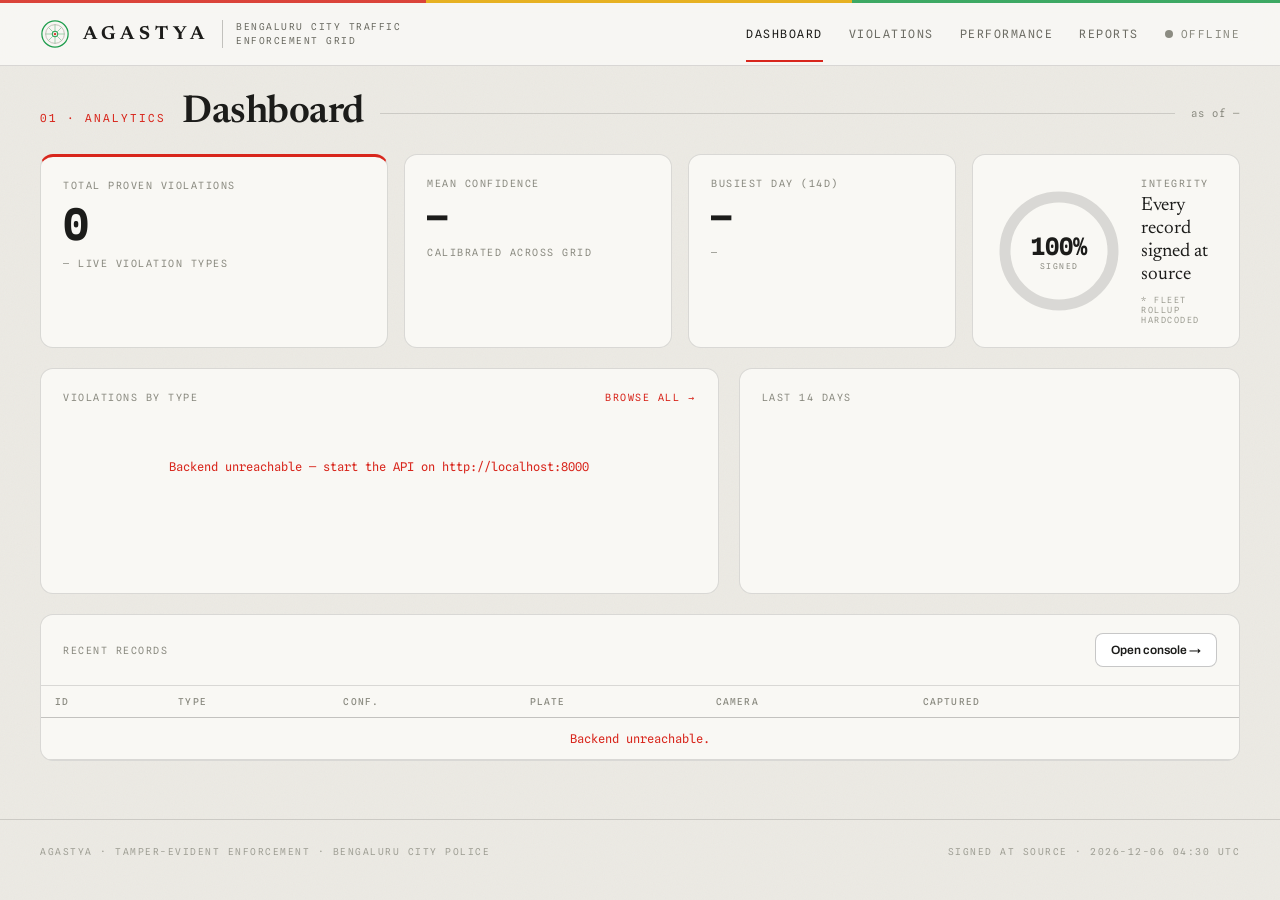
==== web/dashboard.html @ af62fc05 "Initial Commit" ====
<!DOCTYPE html>
<html lang="en">
<head>
<meta charset="utf-8">
<meta name="viewport" content="width=device-width, initial-scale=1">
<title>Dashboard — AGASTYA</title>
<link rel="preconnect" href="https://fonts.googleapis.com">
<link rel="preconnect" href="https://fonts.gstatic.com" crossorigin>
<link href="https://fonts.googleapis.com/css2?family=Newsreader:ital,opsz,wght@0,6..72,400;0,6..72,500;0,6..72,600;0,6..72,700&family=Archivo:wght@400;500;600;700;800&family=Spline+Sans+Mono:wght@400;500;600;700&display=swap" rel="stylesheet">
<link rel="stylesheet" href="agastya.css">
<style>
  .grid-top{display:grid;grid-template-columns:1.3fr 1fr 1fr 1fr;gap:16px;}
  .grid-main{display:grid;grid-template-columns:1.15fr .85fr;gap:20px;margin-top:20px;}
  .ring{position:relative;width:128px;height:128px;}
  .ring svg{transform:rotate(-90deg);}
  .ring .pct{position:absolute;inset:0;display:flex;flex-direction:column;align-items:center;justify-content:center;}
  .typ-row{display:grid;grid-template-columns:150px 1fr 46px;align-items:center;gap:14px;padding:9px 0;border-bottom:1px solid var(--line-3);}
  .spark{display:flex;align-items:flex-end;gap:4px;height:140px;}
  .spark .col{flex:1;background:var(--ink);border-radius:3px 3px 0 0;min-height:2px;opacity:.82;transition:height 1s var(--ease);position:relative;}
  .spark .col:hover{opacity:1;}
  @media(max-width:1000px){.grid-top{grid-template-columns:1fr 1fr;}.grid-main{grid-template-columns:1fr;}}
</style>
</head>
<body>
<div class="ag-shell">
  <div data-ag-header></div>

  <section class="ag-section">
    <div class="ag-folio" data-reveal>
      <span class="num">01 · ANALYTICS</span>
      <span class="name">Dashboard</span>
      <span class="rule"></span>
      <span class="aside" id="asof">as of —</span>
    </div>

    <!-- top metrics -->
    <div class="grid-top">
      <div class="card toprule" data-reveal style="border-top-color:var(--red);">
        <div class="label">Total proven violations</div>
        <div class="metric" style="margin-top:14px;"><div class="v" id="mTotal">0</div></div>
        <div class="label" style="margin-top:12px;" id="mLiveTypes">— live violation types</div>
      </div>
      <div class="card" data-reveal data-reveal-delay="60">
        <div class="label">Mean confidence</div>
        <div class="metric" style="margin-top:14px;"><div class="v" id="mConf" style="font-size:34px;">—</div></div>
        <div class="label" style="margin-top:12px;">calibrated across grid</div>
      </div>
      <div class="card" data-reveal data-reveal-delay="120">
        <div class="label">Busiest day (14d)</div>
        <div class="metric" style="margin-top:14px;"><div class="v" id="mPeak" style="font-size:34px;">—</div></div>
        <div class="label" style="margin-top:12px;" id="mPeakDay">—</div>
      </div>
      <div class="card" data-reveal data-reveal-delay="180" style="display:flex;align-items:center;gap:18px;">
        <div class="ring">
          <svg width="128" height="128" viewBox="0 0 128 128">
            <circle cx="64" cy="64" r="54" fill="none" stroke="var(--line)" stroke-width="11"/>
            <circle id="ringArc" cx="64" cy="64" r="54" fill="none" stroke="var(--green)" stroke-width="11" stroke-linecap="round" stroke-dasharray="339.3" stroke-dashoffset="339.3" style="transition:stroke-dashoffset 1.2s var(--ease)"/>
          </svg>
          <div class="pct"><div style="font-family:var(--mono);font-weight:700;font-size:24px;">100%</div><div class="label" style="font-size:8px;">signed</div></div>
        </div>
        <div><div class="label">Integrity</div><div style="font-family:var(--serif);font-size:19px;margin-top:6px;line-height:1.2;">Every record<br>signed at source</div><div class="label" style="margin-top:8px;font-size:8.5px;color:var(--ink-5);">* fleet rollup hardcoded</div></div>
      </div>
    </div>

    <div class="grid-main">
      <!-- by type -->
      <div class="card" data-reveal>
        <div style="display:flex;justify-content:space-between;align-items:baseline;">
          <div class="label" style="letter-spacing:1.5px;">Violations by type</div>
          <a href="violations.html" class="label" style="color:var(--red);text-decoration:none;">browse all →</a>
        </div>
        <div id="byType" style="margin-top:16px;"><div class="skeleton" style="height:180px;"></div></div>
      </div>

      <!-- 14 day trend -->
      <div class="card" data-reveal data-reveal-delay="80">
        <div class="label" style="letter-spacing:1.5px;">Last 14 days</div>
        <div class="spark" id="spark" style="margin-top:20px;"><div class="skeleton" style="height:140px;width:100%;"></div></div>
        <div style="display:flex;justify-content:space-between;margin-top:8px;" class="label" id="sparkAxis"><span></span><span></span></div>
      </div>
    </div>

    <!-- recent -->
    <div class="card" data-reveal style="margin-top:20px;padding:0;overflow:hidden;">
      <div style="display:flex;justify-content:space-between;align-items:center;padding:18px 22px;border-bottom:1px solid var(--line);">
        <div class="label" style="letter-spacing:1.5px;">Recent records</div>
        <a href="violations.html" class="btn btn-sm">Open console →</a>
      </div>
      <div style="overflow-x:auto;">
        <table class="ledger">
          <thead><tr><th>ID</th><th>Type</th><th>Conf.</th><th>Plate</th><th>Camera</th><th>Captured</th><th></th></tr></thead>
          <tbody id="recent"><tr><td colspan="7" class="ag-empty">Loading…</td></tr></tbody>
        </table>
      </div>
    </div>
  </section>

  <div data-ag-footer></div>
</div>

<script src="agastya.js"></script>
<script>
(function(){
  var A=window.AGASTYA, F=A.fmt;
  A.chrome.mount('dashboard');

  A.api.stats().then(function(r){
    var d=r.data||{};
    document.getElementById('asof').textContent='as of '+F.dateTime(new Date().toISOString());
    A.motion.countUp(document.getElementById('mTotal'), d.total||0, 1600);

    // live types present in data
    var present=Object.keys(d.by_type||{});
    var liveSeen=present.filter(function(t){return F.isLive(t);}).length;
    document.getElementById('mLiveTypes').textContent=liveSeen+' live · '+present.length+' total types';

    // mean confidence
    if(d.mean_confidence!=null){
      var mc=document.getElementById('mConf');
      mc.textContent=Math.round(d.mean_confidence*100)+'%';
      mc.style.color=F.confColor(d.mean_confidence);
    }

    // busiest day
    var days=Object.keys(d.by_day||{}).sort();
    var peak=0,peakDay='—';
    days.forEach(function(k){ if(d.by_day[k]>peak){peak=d.by_day[k];peakDay=k;} });
    document.getElementById('mPeak').textContent=F.n(peak);
    document.getElementById('mPeakDay').textContent= peakDay!=='—'?F.day(peakDay):'—';

    // integrity ring 100%
    setTimeout(function(){document.getElementById('ringArc').style.strokeDashoffset='0';},120);

    // by type bars
    renderTypes(d.by_type||{});
    renderSpark(d.by_day||{});
  }).catch(function(){
    A.chrome.offline();
    document.getElementById('byType').innerHTML='<div class="ag-error">Backend unreachable — start the API on '+A.cfg.base+'</div>';
    document.getElementById('recent').innerHTML='<tr><td colspan="7" class="ag-error">Backend unreachable.</td></tr>';
    document.getElementById('spark').innerHTML='';
  });

  function renderTypes(by){
    var host=document.getElementById('byType');
    var rows=Object.keys(by).map(function(k){return {t:k,n:by[k]};}).sort(function(a,b){return b.n-a.n;});
    if(!rows.length){ host.innerHTML='<div class="ag-empty">No records yet.</div>'; return; }
    var max=rows[0].n||1;
    host.innerHTML=rows.map(function(r){
      var tier=F.vtTier(r.t), c=F.tierColor(tier);
      var live=F.isLive(r.t)?'':' <span class="chip" style="border-color:'+c+';color:'+c+';font-size:8px;padding:1px 6px;">sim</span>';
      return '<div class="typ-row">'+
        '<div style="display:flex;align-items:center;gap:8px;"><span class="d" style="width:9px;height:9px;border-radius:50%;background:'+c+';display:inline-block;"></span><span style="font-size:13px;">'+F.vtLabel(r.t)+'</span>'+live+'</div>'+
        '<div class="bar-track"><div class="bar-fill" style="background:'+c+';" data-w="'+(r.n/max*100)+'"></div></div>'+
        '<div style="text-align:right;font-family:var(--mono);font-weight:600;">'+F.n(r.n)+'</div>'+
      '</div>';
    }).join('');
    requestAnimationFrame(function(){ host.querySelectorAll('.bar-fill').forEach(function(b){ b.style.width=b.getAttribute('data-w')+'%'; }); });
  }

  function renderSpark(by){
    var host=document.getElementById('spark');
    var days=Object.keys(by).sort();
    if(!days.length){ host.innerHTML='<div class="ag-empty">No trend data.</div>'; return; }
    var max=Math.max.apply(null,days.map(function(k){return by[k];}))||1;
    host.innerHTML=days.map(function(k){
      var h=Math.max(2,by[k]/max*100);
      return '<div class="col" title="'+k+': '+by[k]+'" data-h="'+h+'" style="height:0;"></div>';
    }).join('');
    requestAnimationFrame(function(){ host.querySelectorAll('.col').forEach(function(c){ c.style.height=c.getAttribute('data-h')+'%'; }); });
    var ax=document.getElementById('sparkAxis');
    ax.children[0].textContent=F.day(days[0]); ax.children[1].textContent=F.day(days[days.length-1]);
  }

  // recent records
  A.api.violations({limit:8,sort:'newest'}).then(function(r){
    var rows=r.data||[];
    var tb=document.getElementById('recent');
    if(!rows.length){ tb.innerHTML='<tr><td colspan="7" class="ag-empty">No records yet.</td></tr>'; return; }
    tb.innerHTML=rows.map(function(v){
      var tier=F.vtTier(v.violation_type), c=F.tierColor(tier);
      var q='detail.html?id='+v.id+'&type='+encodeURIComponent(v.violation_type)+'&conf='+v.confidence+'&plate='+encodeURIComponent(v.plate||'')+'&cam='+encodeURIComponent(v.camera_id||'');
      return '<tr onclick="location.href=\''+q+'\'">'+
        '<td class="mono">#'+v.id+'</td>'+
        '<td><span class="d" style="width:8px;height:8px;border-radius:50%;background:'+c+';display:inline-block;margin-right:7px;"></span>'+F.vtLabel(v.violation_type)+'</td>'+
        '<td class="mono" style="color:'+F.confColor(v.confidence)+';font-weight:600;">'+Math.round(v.confidence*100)+'%</td>'+
        '<td class="mono">'+(v.plate||'—')+'</td>'+
        '<td class="mono ag-hide-sm">'+(v.camera_id||'—')+'</td>'+
        '<td class="mono ag-hide-sm" style="color:var(--ink-4);">'+F.ago(v.captured_at||v.created_at)+'</td>'+
        '<td style="text-align:right;color:var(--ink-4);">›</td>'+
      '</tr>';
    }).join('');
  }).catch(function(){});

  A.motion.intro();
})();
</script>
</body>
</html>
---- web/agastya.css ----
/* ============================================================
   AGASTYA — Bengaluru City Traffic Enforcement Grid
   Design system. Editorial-governance direction:
   Newsreader (display serif) · Spline Sans Mono (data/labels) ·
   Archivo (body) on warm newsprint paper, tricolor rule of law.
   ============================================================ */

:root{
  /* paper + ink */
  --paper:#eceae4; --paper-2:#f4f3ee; --paper-3:#f9f8f4;
  --ink:#1c1c1a; --ink-2:#4c4c46; --ink-3:#6c6c64; --ink-4:#8c8c82; --ink-5:#a0a096;
  --line:rgba(0,0,0,.13); --line-2:rgba(0,0,0,.22); --line-3:rgba(0,0,0,.06);

  /* rule of law — tricolor severity */
  --red:#d8261c; --red-soft:rgba(216,38,28,.12);
  --amber:#e6a700; --amber-soft:rgba(230,167,0,.14);
  --green:#1f9d4d; --green-soft:rgba(31,157,77,.10);

  /* type */
  --serif:'Newsreader',Georgia,serif;
  --mono:'Spline Sans Mono','SF Mono',monospace;
  --sans:'Archivo','Helvetica Neue',sans-serif;

  /* form */
  --r:13px; --r-sm:8px; --r-xs:4px;
  --pad:40px; --max:1320px;
  --ease:cubic-bezier(.16,1,.3,1);
  --shadow:0 16px 34px rgba(0,0,0,.10);
  --shadow-lg:0 30px 70px rgba(0,0,0,.18);
}

*{box-sizing:border-box;}
html,body{margin:0;background:var(--paper);color:var(--ink);}
body{
  font-family:var(--sans);-webkit-font-smoothing:antialiased;
  min-height:100vh;overflow-x:hidden;position:relative;
}
::selection{background:var(--red);color:#fff;}
a{color:inherit;}
img{max-width:100%;display:block;}

/* paper grain — atmosphere, not a flat fill */
body::before{
  content:"";position:fixed;inset:0;z-index:0;pointer-events:none;
  opacity:.04;mix-blend-mode:multiply;
  background-image:url("data:image/svg+xml,%3Csvg xmlns='http://www.w3.org/2000/svg' width='180' height='180'%3E%3Cfilter id='n'%3E%3CfeTurbulence type='fractalNoise' baseFrequency='0.9' numOctaves='3'/%3E%3C/filter%3E%3Crect width='100%25' height='100%25' filter='url(%23n)'/%3E%3C/svg%3E");
}
.ag-shell{position:relative;z-index:1;}

/* tabular ledger numerals everywhere data lives */
.tnum,.label,.data,.metric,table{font-variant-numeric:tabular-nums;}

/* ---------- rule of law hairline ---------- */
.ag-tricolor{height:3px;opacity:.85;
  background:linear-gradient(90deg,var(--red) 0 33.3%,var(--amber) 33.3% 66.6%,var(--green) 66.6% 100%);}

/* ---------- header / chrome ---------- */
.ag-header{
  display:flex;align-items:center;justify-content:space-between;
  padding:16px var(--pad);background:rgba(249,248,244,.9);
  backdrop-filter:blur(14px);border-bottom:1px solid var(--line);
  position:sticky;top:0;z-index:50;
}
.ag-brand{display:flex;align-items:center;gap:13px;text-decoration:none;color:inherit;}
.ag-brand .wordmark{font-family:var(--serif);font-weight:700;letter-spacing:5px;font-size:19px;}
.ag-brand .sub{font-family:var(--mono);font-size:9.5px;letter-spacing:1.5px;color:var(--ink-3);
  border-left:1px solid var(--line-2);padding-left:13px;line-height:1.5;}
.ag-nav{display:flex;align-items:center;gap:26px;font-family:var(--mono);font-size:11.5px;letter-spacing:1.5px;}
.ag-nav a{color:var(--ink-3);text-decoration:none;transition:color .2s;position:relative;}
.ag-nav a:hover{color:var(--ink);}
.ag-nav a.is-active{color:var(--ink);}
.ag-nav a.is-active::after{content:"";position:absolute;left:0;right:0;bottom:-21px;height:2px;background:var(--red);}
.ag-live{display:flex;align-items:center;gap:8px;color:var(--green);font-size:11px;font-family:var(--mono);}
.ag-live .dot{width:8px;height:8px;border-radius:50%;background:var(--green);box-shadow:0 0 9px var(--green);animation:agPulse 2s ease-in-out infinite;}
.ag-live.is-offline{color:var(--ink-4);}
.ag-live.is-offline .dot{background:var(--ink-4);box-shadow:none;animation:none;}

/* ---------- layout ---------- */
.ag-wrap{max-width:var(--max);margin:0 auto;padding:0 var(--pad);}
.ag-section{max-width:var(--max);margin:0 auto;padding:28px var(--pad);}

/* editorial folio: section number + name + extending rule */
.ag-folio{display:flex;align-items:baseline;gap:16px;margin:0 0 22px;}
.ag-folio .num{font-family:var(--mono);font-size:11px;letter-spacing:2px;color:var(--red);}
.ag-folio .name{font-family:var(--serif);font-weight:600;font-size:clamp(26px,3vw,40px);letter-spacing:-.5px;line-height:1;}
.ag-folio .rule{flex:1;height:1px;background:var(--line);align-self:center;}
.ag-folio .aside{font-family:var(--mono);font-size:10.5px;letter-spacing:1px;color:var(--ink-4);align-self:center;}

.label{font-family:var(--mono);font-size:10px;letter-spacing:1.5px;color:var(--ink-4);text-transform:uppercase;}
.kicker{font-family:var(--mono);font-size:11px;letter-spacing:2.5px;color:var(--ink-4);text-transform:uppercase;}

/* ---------- cards & panels ---------- */
.card{background:var(--paper-3);border:1px solid var(--line);border-radius:var(--r);padding:22px;}
.card.lift{transition:transform .3s var(--ease),box-shadow .3s,border-color .3s;}
.card.lift:hover{transform:translateY(-5px);box-shadow:var(--shadow);}
.card.toprule{border-top-width:3px;}

/* ---------- buttons ---------- */
.btn{display:inline-flex;align-items:center;gap:10px;font-family:var(--sans);font-weight:600;
  font-size:14px;text-decoration:none;padding:14px 24px;border-radius:var(--r-sm);
  border:1px solid var(--line-2);background:#fff;color:var(--ink);cursor:pointer;
  transition:transform .2s var(--ease),border-color .2s,background .2s,box-shadow .2s;}
.btn:hover{border-color:var(--line-2);transform:translateY(-1px);}
.btn-red{background:var(--red);color:#fff;border-color:transparent;font-weight:700;box-shadow:0 12px 30px rgba(216,38,28,.22);}
.btn-red:hover{background:#e23a30;}
.btn-green{color:var(--green);border-color:rgba(31,157,77,.45);background:transparent;font-family:var(--mono);font-size:11px;letter-spacing:1px;}
.btn-green:hover{background:var(--green-soft);}
.btn-sm{padding:9px 15px;font-size:12px;}
.arrow{display:inline-block;animation:agArrow 1.6s ease-in-out infinite;}

/* ---------- tier dots / chips ---------- */
.tier{display:inline-flex;align-items:center;gap:7px;font-family:var(--mono);font-size:11px;color:var(--ink-3);}
.tier .d{width:9px;height:9px;border-radius:50%;}
.chip{display:inline-flex;align-items:center;gap:6px;font-family:var(--mono);font-size:10px;letter-spacing:.5px;
  padding:3px 9px;border-radius:100px;border:1px solid var(--line);text-transform:uppercase;}

/* ---------- forms ---------- */
.field{display:flex;flex-direction:column;gap:6px;}
.field label{font-family:var(--mono);font-size:9.5px;letter-spacing:1.2px;color:var(--ink-4);text-transform:uppercase;}
.input,select.input{font-family:var(--mono);font-size:12.5px;color:var(--ink);background:#fff;
  border:1px solid var(--line-2);border-radius:var(--r-sm);padding:10px 12px;width:100%;transition:border-color .2s;}
.input:focus{outline:none;border-color:var(--ink);}

/* ---------- tables (ledger) ---------- */
.ledger{width:100%;border-collapse:collapse;font-size:13px;}
.ledger th{font-family:var(--mono);font-size:9.5px;letter-spacing:1.2px;color:var(--ink-4);
  text-transform:uppercase;text-align:left;padding:10px 14px;border-bottom:1px solid var(--line-2);font-weight:500;}
.ledger td{padding:13px 14px;border-bottom:1px solid var(--line);vertical-align:middle;}
.ledger tr{transition:background .15s;}
.ledger tbody tr:hover{background:var(--paper);cursor:pointer;}
.ledger .mono{font-family:var(--mono);font-size:12px;}

/* ---------- metrics ---------- */
.metric .v{font-family:var(--mono);font-weight:700;font-size:clamp(28px,3.4vw,46px);letter-spacing:-2px;line-height:.9;}
.metric .u{font-size:.42em;color:var(--ink-4);letter-spacing:0;font-weight:500;}
.metric .k{font-family:var(--mono);font-size:9.5px;letter-spacing:1px;color:var(--ink-4);margin-top:8px;text-transform:uppercase;}

/* bars */
.bar-track{height:10px;border-radius:100px;background:var(--paper);overflow:hidden;border:1px solid var(--line);}
.bar-fill{height:100%;border-radius:100px;width:0;transition:width 1.1s var(--ease);}

/* ---------- footer ---------- */
.ag-footer{max-width:var(--max);margin:0 auto;padding:26px var(--pad) 40px;
  display:flex;justify-content:space-between;align-items:center;flex-wrap:wrap;gap:8px;
  font-family:var(--mono);font-size:9.5px;letter-spacing:1.5px;color:var(--ink-5);
  border-top:1px solid var(--line);margin-top:30px;}

/* ---------- states ---------- */
.ag-empty,.ag-error{font-family:var(--mono);font-size:12px;color:var(--ink-4);padding:40px;text-align:center;}
.ag-error{color:var(--red);}
.skeleton{background:linear-gradient(90deg,var(--paper) 25%,var(--paper-2) 50%,var(--paper) 75%);
  background-size:200% 100%;animation:agShimmer 1.3s infinite;border-radius:var(--r-xs);}

/* ---------- motion ---------- */
@keyframes agPulse{0%,100%{opacity:.4}50%{opacity:1}}
@keyframes agArrow{0%,100%{transform:translateX(0);opacity:.7}50%{transform:translateX(5px);opacity:1}}
@keyframes agFloat{0%,100%{transform:translateY(0)}50%{transform:translateY(-5px)}}
@keyframes agShimmer{to{background-position:-200% 0}}
[data-reveal]{opacity:0;transform:translateY(22px);}
[data-k]{opacity:0;transform:translateY(20px);}
@media(prefers-reduced-motion:reduce){
  *{animation:none !important;transition:none !important;}
  [data-reveal],[data-k]{opacity:1 !important;transform:none !important;}
}

/* ---------- responsive ---------- */
@media(max-width:900px){
  :root{--pad:22px;}
  .ag-brand .sub{display:none;}
  .ag-nav{gap:16px;font-size:10.5px;}
  .ag-hide-sm{display:none !important;}
}
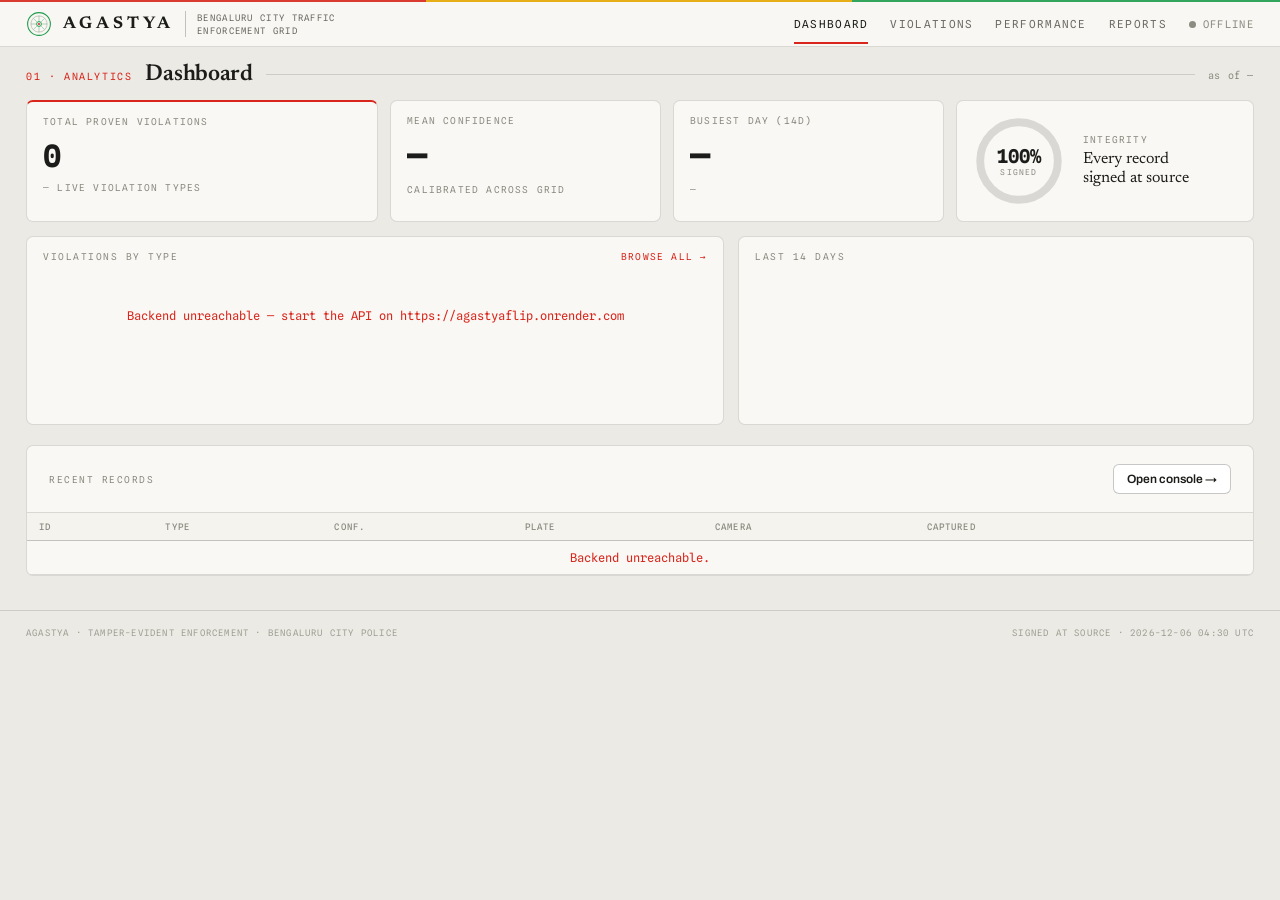
==== commit 5e28856c: "frontend change" ====
--- a/web/dashboard.html
+++ b/web/dashboard.html
@@ -9,13 +9,13 @@
 <link href="https://fonts.googleapis.com/css2?family=Newsreader:ital,opsz,wght@0,6..72,400;0,6..72,500;0,6..72,600;0,6..72,700&family=Archivo:wght@400;500;600;700;800&family=Spline+Sans+Mono:wght@400;500;600;700&display=swap" rel="stylesheet">
 <link rel="stylesheet" href="agastya.css">
 <style>
-  .grid-top{display:grid;grid-template-columns:1.3fr 1fr 1fr 1fr;gap:16px;}
-  .grid-main{display:grid;grid-template-columns:1.15fr .85fr;gap:20px;margin-top:20px;}
-  .ring{position:relative;width:128px;height:128px;}
+  .grid-top{display:grid;grid-template-columns:1.3fr 1fr 1fr 1.1fr;gap:12px;}
+  .grid-main{display:grid;grid-template-columns:1.15fr .85fr;gap:14px;margin-top:14px;}
+  .ring{position:relative;width:92px;height:92px;flex:none;}
   .ring svg{transform:rotate(-90deg);}
   .ring .pct{position:absolute;inset:0;display:flex;flex-direction:column;align-items:center;justify-content:center;}
-  .typ-row{display:grid;grid-template-columns:150px 1fr 46px;align-items:center;gap:14px;padding:9px 0;border-bottom:1px solid var(--line-3);}
-  .spark{display:flex;align-items:flex-end;gap:4px;height:140px;}
+  .typ-row{display:grid;grid-template-columns:150px 1fr 46px;align-items:center;gap:14px;padding:7px 0;border-bottom:1px solid var(--line-3);}
+  .spark{display:flex;align-items:flex-end;gap:4px;height:120px;}
   .spark .col{flex:1;background:var(--ink);border-radius:3px 3px 0 0;min-height:2px;opacity:.82;transition:height 1s var(--ease);position:relative;}
   .spark .col:hover{opacity:1;}
   @media(max-width:1000px){.grid-top{grid-template-columns:1fr 1fr;}.grid-main{grid-template-columns:1fr;}}
@@ -52,13 +52,13 @@
       </div>
       <div class="card" data-reveal data-reveal-delay="180" style="display:flex;align-items:center;gap:18px;">
         <div class="ring">
-          <svg width="128" height="128" viewBox="0 0 128 128">
+          <svg width="92" height="92" viewBox="0 0 128 128">
             <circle cx="64" cy="64" r="54" fill="none" stroke="var(--line)" stroke-width="11"/>
             <circle id="ringArc" cx="64" cy="64" r="54" fill="none" stroke="var(--green)" stroke-width="11" stroke-linecap="round" stroke-dasharray="339.3" stroke-dashoffset="339.3" style="transition:stroke-dashoffset 1.2s var(--ease)"/>
           </svg>
-          <div class="pct"><div style="font-family:var(--mono);font-weight:700;font-size:24px;">100%</div><div class="label" style="font-size:8px;">signed</div></div>
+          <div class="pct"><div style="font-family:var(--mono);font-weight:700;font-size:19px;">100%</div><div class="label" style="font-size:8px;">signed</div></div>
         </div>
-        <div><div class="label">Integrity</div><div style="font-family:var(--serif);font-size:19px;margin-top:6px;line-height:1.2;">Every record<br>signed at source</div><div class="label" style="margin-top:8px;font-size:8.5px;color:var(--ink-5);">* fleet rollup hardcoded</div></div>
+        <div><div class="label">Integrity</div><div style="font-family:var(--serif);font-size:16px;margin-top:5px;line-height:1.2;">Every record<br>signed at source</div></div>
       </div>
     </div>
 
--- a/web/agastya.css
+++ b/web/agastya.css
@@ -1,32 +1,21 @@
-/* ============================================================
-   AGASTYA — Bengaluru City Traffic Enforcement Grid
-   Design system. Editorial-governance direction:
-   Newsreader (display serif) · Spline Sans Mono (data/labels) ·
-   Archivo (body) on warm newsprint paper, tricolor rule of law.
-   ============================================================ */
-
 :root{
-  /* paper + ink */
   --paper:#eceae4; --paper-2:#f4f3ee; --paper-3:#f9f8f4;
   --ink:#1c1c1a; --ink-2:#4c4c46; --ink-3:#6c6c64; --ink-4:#8c8c82; --ink-5:#a0a096;
   --line:rgba(0,0,0,.13); --line-2:rgba(0,0,0,.22); --line-3:rgba(0,0,0,.06);
 
-  /* rule of law — tricolor severity */
   --red:#d8261c; --red-soft:rgba(216,38,28,.12);
   --amber:#e6a700; --amber-soft:rgba(230,167,0,.14);
   --green:#1f9d4d; --green-soft:rgba(31,157,77,.10);
 
-  /* type */
   --serif:'Newsreader',Georgia,serif;
   --mono:'Spline Sans Mono','SF Mono',monospace;
   --sans:'Archivo','Helvetica Neue',sans-serif;
 
-  /* form */
-  --r:13px; --r-sm:8px; --r-xs:4px;
-  --pad:40px; --max:1320px;
+  --r:7px; --r-sm:6px; --r-xs:3px;
+  --pad:26px; --max:1440px;
   --ease:cubic-bezier(.16,1,.3,1);
-  --shadow:0 16px 34px rgba(0,0,0,.10);
-  --shadow-lg:0 30px 70px rgba(0,0,0,.18);
+  --shadow:0 6px 18px rgba(0,0,0,.08);
+  --shadow-lg:0 16px 40px rgba(0,0,0,.14);
 }
 
 *{box-sizing:border-box;}
@@ -38,135 +27,125 @@
 ::selection{background:var(--red);color:#fff;}
 a{color:inherit;}
 img{max-width:100%;display:block;}
-
-/* paper grain — atmosphere, not a flat fill */
-body::before{
-  content:"";position:fixed;inset:0;z-index:0;pointer-events:none;
-  opacity:.04;mix-blend-mode:multiply;
-  background-image:url("data:image/svg+xml,%3Csvg xmlns='http://www.w3.org/2000/svg' width='180' height='180'%3E%3Cfilter id='n'%3E%3CfeTurbulence type='fractalNoise' baseFrequency='0.9' numOctaves='3'/%3E%3C/filter%3E%3Crect width='100%25' height='100%25' filter='url(%23n)'/%3E%3C/svg%3E");
-}
 .ag-shell{position:relative;z-index:1;}
 
-/* tabular ledger numerals everywhere data lives */
 .tnum,.label,.data,.metric,table{font-variant-numeric:tabular-nums;}
 
-/* ---------- rule of law hairline ---------- */
-.ag-tricolor{height:3px;opacity:.85;
+.ag-tricolor{height:2px;opacity:.9;
   background:linear-gradient(90deg,var(--red) 0 33.3%,var(--amber) 33.3% 66.6%,var(--green) 66.6% 100%);}
 
-/* ---------- header / chrome ---------- */
 .ag-header{
   display:flex;align-items:center;justify-content:space-between;
-  padding:16px var(--pad);background:rgba(249,248,244,.9);
-  backdrop-filter:blur(14px);border-bottom:1px solid var(--line);
+  padding:9px var(--pad);background:rgba(249,248,244,.94);
+  backdrop-filter:blur(12px);border-bottom:1px solid var(--line);
   position:sticky;top:0;z-index:50;
 }
-.ag-brand{display:flex;align-items:center;gap:13px;text-decoration:none;color:inherit;}
-.ag-brand .wordmark{font-family:var(--serif);font-weight:700;letter-spacing:5px;font-size:19px;}
-.ag-brand .sub{font-family:var(--mono);font-size:9.5px;letter-spacing:1.5px;color:var(--ink-3);
-  border-left:1px solid var(--line-2);padding-left:13px;line-height:1.5;}
-.ag-nav{display:flex;align-items:center;gap:26px;font-family:var(--mono);font-size:11.5px;letter-spacing:1.5px;}
+.ag-brand{display:flex;align-items:center;gap:11px;text-decoration:none;color:inherit;}
+.ag-brand svg{width:26px;height:26px;}
+.ag-brand .wordmark{font-family:var(--serif);font-weight:700;letter-spacing:4px;font-size:17px;}
+.ag-brand .sub{font-family:var(--mono);font-size:9px;letter-spacing:1.3px;color:var(--ink-3);
+  border-left:1px solid var(--line-2);padding-left:11px;line-height:1.45;}
+.ag-nav{display:flex;align-items:center;gap:22px;font-family:var(--mono);font-size:11px;letter-spacing:1.3px;}
 .ag-nav a{color:var(--ink-3);text-decoration:none;transition:color .2s;position:relative;}
 .ag-nav a:hover{color:var(--ink);}
 .ag-nav a.is-active{color:var(--ink);}
-.ag-nav a.is-active::after{content:"";position:absolute;left:0;right:0;bottom:-21px;height:2px;background:var(--red);}
-.ag-live{display:flex;align-items:center;gap:8px;color:var(--green);font-size:11px;font-family:var(--mono);}
-.ag-live .dot{width:8px;height:8px;border-radius:50%;background:var(--green);box-shadow:0 0 9px var(--green);animation:agPulse 2s ease-in-out infinite;}
+.ag-nav a.is-active::after{content:"";position:absolute;left:0;right:0;bottom:-13px;height:2px;background:var(--red);}
+.ag-live{display:flex;align-items:center;gap:7px;color:var(--green);font-size:10.5px;font-family:var(--mono);}
+.ag-live .dot{width:7px;height:7px;border-radius:50%;background:var(--green);box-shadow:0 0 8px var(--green);animation:agPulse 2s ease-in-out infinite;}
 .ag-live.is-offline{color:var(--ink-4);}
 .ag-live.is-offline .dot{background:var(--ink-4);box-shadow:none;animation:none;}
 
-/* ---------- layout ---------- */
 .ag-wrap{max-width:var(--max);margin:0 auto;padding:0 var(--pad);}
-.ag-section{max-width:var(--max);margin:0 auto;padding:28px var(--pad);}
+.ag-section{max-width:var(--max);margin:0 auto;padding:16px var(--pad);}
 
-/* editorial folio: section number + name + extending rule */
-.ag-folio{display:flex;align-items:baseline;gap:16px;margin:0 0 22px;}
-.ag-folio .num{font-family:var(--mono);font-size:11px;letter-spacing:2px;color:var(--red);}
-.ag-folio .name{font-family:var(--serif);font-weight:600;font-size:clamp(26px,3vw,40px);letter-spacing:-.5px;line-height:1;}
+.ag-folio{display:flex;align-items:baseline;gap:13px;margin:0 0 14px;}
+.ag-folio .num{font-family:var(--mono);font-size:10px;letter-spacing:1.6px;color:var(--red);}
+.ag-folio .name{font-family:var(--serif);font-weight:600;font-size:clamp(18px,1.8vw,24px);letter-spacing:-.3px;line-height:1;}
 .ag-folio .rule{flex:1;height:1px;background:var(--line);align-self:center;}
-.ag-folio .aside{font-family:var(--mono);font-size:10.5px;letter-spacing:1px;color:var(--ink-4);align-self:center;}
+.ag-folio .aside{font-family:var(--mono);font-size:10px;letter-spacing:.6px;color:var(--ink-4);align-self:center;}
 
-.label{font-family:var(--mono);font-size:10px;letter-spacing:1.5px;color:var(--ink-4);text-transform:uppercase;}
-.kicker{font-family:var(--mono);font-size:11px;letter-spacing:2.5px;color:var(--ink-4);text-transform:uppercase;}
+.label{font-family:var(--mono);font-size:9.5px;letter-spacing:1.2px;color:var(--ink-4);text-transform:uppercase;}
+.kicker{font-family:var(--mono);font-size:10.5px;letter-spacing:2px;color:var(--ink-4);text-transform:uppercase;}
 
-/* ---------- cards & panels ---------- */
-.card{background:var(--paper-3);border:1px solid var(--line);border-radius:var(--r);padding:22px;}
-.card.lift{transition:transform .3s var(--ease),box-shadow .3s,border-color .3s;}
-.card.lift:hover{transform:translateY(-5px);box-shadow:var(--shadow);}
-.card.toprule{border-top-width:3px;}
+.card{background:var(--paper-3);border:1px solid var(--line);border-radius:var(--r);padding:14px 16px;}
+.card.lift{transition:transform .25s var(--ease),box-shadow .25s,border-color .25s;}
+.card.lift:hover{transform:translateY(-2px);box-shadow:var(--shadow);border-color:var(--line-2);}
+.card.toprule{border-top-width:2px;}
 
-/* ---------- buttons ---------- */
-.btn{display:inline-flex;align-items:center;gap:10px;font-family:var(--sans);font-weight:600;
-  font-size:14px;text-decoration:none;padding:14px 24px;border-radius:var(--r-sm);
+.panel{background:var(--paper-3);border:1px solid var(--line);border-radius:var(--r);overflow:hidden;}
+.panel-head{display:flex;justify-content:space-between;align-items:center;gap:12px;
+  padding:11px 16px;border-bottom:1px solid var(--line);background:var(--paper-2);}
+
+.statbar{display:grid;gap:1px;background:var(--line);border:1px solid var(--line);border-radius:var(--r);overflow:hidden;}
+.statbar .cell{background:var(--paper-3);padding:12px 15px;}
+.statbar .cell .v{font-family:var(--mono);font-weight:700;font-size:clamp(20px,2.2vw,28px);letter-spacing:-1px;line-height:1;}
+.statbar .cell .v .u{font-size:.42em;color:var(--ink-4);letter-spacing:0;font-weight:500;}
+.statbar .cell .k{font-family:var(--mono);font-size:9px;letter-spacing:1px;color:var(--ink-4);margin-top:7px;text-transform:uppercase;}
+
+.btn{display:inline-flex;align-items:center;gap:8px;font-family:var(--sans);font-weight:600;
+  font-size:13px;text-decoration:none;padding:10px 18px;border-radius:var(--r-sm);
   border:1px solid var(--line-2);background:#fff;color:var(--ink);cursor:pointer;
-  transition:transform .2s var(--ease),border-color .2s,background .2s,box-shadow .2s;}
-.btn:hover{border-color:var(--line-2);transform:translateY(-1px);}
-.btn-red{background:var(--red);color:#fff;border-color:transparent;font-weight:700;box-shadow:0 12px 30px rgba(216,38,28,.22);}
+  transition:border-color .2s,background .2s,box-shadow .2s;}
+.btn:hover{border-color:var(--ink-3);}
+.btn-red{background:var(--red);color:#fff;border-color:transparent;font-weight:700;box-shadow:0 6px 16px rgba(216,38,28,.18);}
 .btn-red:hover{background:#e23a30;}
-.btn-green{color:var(--green);border-color:rgba(31,157,77,.45);background:transparent;font-family:var(--mono);font-size:11px;letter-spacing:1px;}
+.btn-green{color:var(--green);border-color:rgba(31,157,77,.45);background:transparent;font-family:var(--mono);font-size:11px;letter-spacing:.8px;}
 .btn-green:hover{background:var(--green-soft);}
-.btn-sm{padding:9px 15px;font-size:12px;}
-.arrow{display:inline-block;animation:agArrow 1.6s ease-in-out infinite;}
+.btn-sm{padding:7px 13px;font-size:12px;}
+.arrow{display:inline-block;}
 
-/* ---------- tier dots / chips ---------- */
-.tier{display:inline-flex;align-items:center;gap:7px;font-family:var(--mono);font-size:11px;color:var(--ink-3);}
-.tier .d{width:9px;height:9px;border-radius:50%;}
-.chip{display:inline-flex;align-items:center;gap:6px;font-family:var(--mono);font-size:10px;letter-spacing:.5px;
-  padding:3px 9px;border-radius:100px;border:1px solid var(--line);text-transform:uppercase;}
+.tier{display:inline-flex;align-items:center;gap:6px;font-family:var(--mono);font-size:10.5px;color:var(--ink-3);}
+.tier .d{width:8px;height:8px;border-radius:50%;}
+.chip{display:inline-flex;align-items:center;gap:5px;font-family:var(--mono);font-size:9.5px;letter-spacing:.4px;
+  padding:2px 8px;border-radius:100px;border:1px solid var(--line);text-transform:uppercase;}
 
-/* ---------- forms ---------- */
-.field{display:flex;flex-direction:column;gap:6px;}
-.field label{font-family:var(--mono);font-size:9.5px;letter-spacing:1.2px;color:var(--ink-4);text-transform:uppercase;}
-.input,select.input{font-family:var(--mono);font-size:12.5px;color:var(--ink);background:#fff;
-  border:1px solid var(--line-2);border-radius:var(--r-sm);padding:10px 12px;width:100%;transition:border-color .2s;}
+.toolbar{display:grid;gap:10px;align-items:end;}
+.field{display:flex;flex-direction:column;gap:5px;}
+.field label{font-family:var(--mono);font-size:9px;letter-spacing:1.1px;color:var(--ink-4);text-transform:uppercase;}
+.input,select.input{font-family:var(--mono);font-size:12px;color:var(--ink);background:#fff;
+  border:1px solid var(--line-2);border-radius:var(--r-sm);padding:8px 10px;width:100%;transition:border-color .2s;}
 .input:focus{outline:none;border-color:var(--ink);}
 
-/* ---------- tables (ledger) ---------- */
-.ledger{width:100%;border-collapse:collapse;font-size:13px;}
-.ledger th{font-family:var(--mono);font-size:9.5px;letter-spacing:1.2px;color:var(--ink-4);
-  text-transform:uppercase;text-align:left;padding:10px 14px;border-bottom:1px solid var(--line-2);font-weight:500;}
-.ledger td{padding:13px 14px;border-bottom:1px solid var(--line);vertical-align:middle;}
-.ledger tr{transition:background .15s;}
+.ledger{width:100%;border-collapse:collapse;font-size:12.5px;}
+.ledger th{font-family:var(--mono);font-size:9px;letter-spacing:1.1px;color:var(--ink-4);
+  text-transform:uppercase;text-align:left;padding:8px 12px;border-bottom:1px solid var(--line-2);font-weight:500;
+  position:sticky;top:0;background:var(--paper-2);}
+.ledger td{padding:9px 12px;border-bottom:1px solid var(--line);vertical-align:middle;}
+.ledger tr{transition:background .12s;}
 .ledger tbody tr:hover{background:var(--paper);cursor:pointer;}
-.ledger .mono{font-family:var(--mono);font-size:12px;}
+.ledger tbody tr:nth-child(even){background:rgba(0,0,0,.015);}
+.ledger tbody tr:nth-child(even):hover{background:var(--paper);}
+.ledger .mono{font-family:var(--mono);font-size:11.5px;}
 
-/* ---------- metrics ---------- */
-.metric .v{font-family:var(--mono);font-weight:700;font-size:clamp(28px,3.4vw,46px);letter-spacing:-2px;line-height:.9;}
+.metric .v{font-family:var(--mono);font-weight:700;font-size:clamp(22px,2.4vw,32px);letter-spacing:-1.2px;line-height:.95;}
 .metric .u{font-size:.42em;color:var(--ink-4);letter-spacing:0;font-weight:500;}
-.metric .k{font-family:var(--mono);font-size:9.5px;letter-spacing:1px;color:var(--ink-4);margin-top:8px;text-transform:uppercase;}
+.metric .k{font-family:var(--mono);font-size:9px;letter-spacing:1px;color:var(--ink-4);margin-top:6px;text-transform:uppercase;}
 
-/* bars */
-.bar-track{height:10px;border-radius:100px;background:var(--paper);overflow:hidden;border:1px solid var(--line);}
-.bar-fill{height:100%;border-radius:100px;width:0;transition:width 1.1s var(--ease);}
+.bar-track{height:8px;border-radius:100px;background:var(--paper);overflow:hidden;border:1px solid var(--line);}
+.bar-fill{height:100%;border-radius:100px;width:0;transition:width 1s var(--ease);}
 
-/* ---------- footer ---------- */
-.ag-footer{max-width:var(--max);margin:0 auto;padding:26px var(--pad) 40px;
+.ag-footer{max-width:var(--max);margin:18px auto 0;padding:16px var(--pad) 26px;
   display:flex;justify-content:space-between;align-items:center;flex-wrap:wrap;gap:8px;
-  font-family:var(--mono);font-size:9.5px;letter-spacing:1.5px;color:var(--ink-5);
-  border-top:1px solid var(--line);margin-top:30px;}
+  font-family:var(--mono);font-size:9px;letter-spacing:1.2px;color:var(--ink-5);
+  border-top:1px solid var(--line);}
 
-/* ---------- states ---------- */
-.ag-empty,.ag-error{font-family:var(--mono);font-size:12px;color:var(--ink-4);padding:40px;text-align:center;}
+.ag-empty,.ag-error{font-family:var(--mono);font-size:12px;color:var(--ink-4);padding:30px;text-align:center;}
 .ag-error{color:var(--red);}
 .skeleton{background:linear-gradient(90deg,var(--paper) 25%,var(--paper-2) 50%,var(--paper) 75%);
   background-size:200% 100%;animation:agShimmer 1.3s infinite;border-radius:var(--r-xs);}
 
-/* ---------- motion ---------- */
 @keyframes agPulse{0%,100%{opacity:.4}50%{opacity:1}}
-@keyframes agArrow{0%,100%{transform:translateX(0);opacity:.7}50%{transform:translateX(5px);opacity:1}}
-@keyframes agFloat{0%,100%{transform:translateY(0)}50%{transform:translateY(-5px)}}
 @keyframes agShimmer{to{background-position:-200% 0}}
-[data-reveal]{opacity:0;transform:translateY(22px);}
-[data-k]{opacity:0;transform:translateY(20px);}
+[data-reveal]{opacity:0;transform:translateY(14px);}
+[data-k]{opacity:0;transform:translateY(12px);}
 @media(prefers-reduced-motion:reduce){
   *{animation:none !important;transition:none !important;}
   [data-reveal],[data-k]{opacity:1 !important;transform:none !important;}
 }
 
-/* ---------- responsive ---------- */
 @media(max-width:900px){
-  :root{--pad:22px;}
+  :root{--pad:16px;}
   .ag-brand .sub{display:none;}
-  .ag-nav{gap:16px;font-size:10.5px;}
+  .ag-nav{gap:14px;font-size:10px;}
   .ag-hide-sm{display:none !important;}
 }
